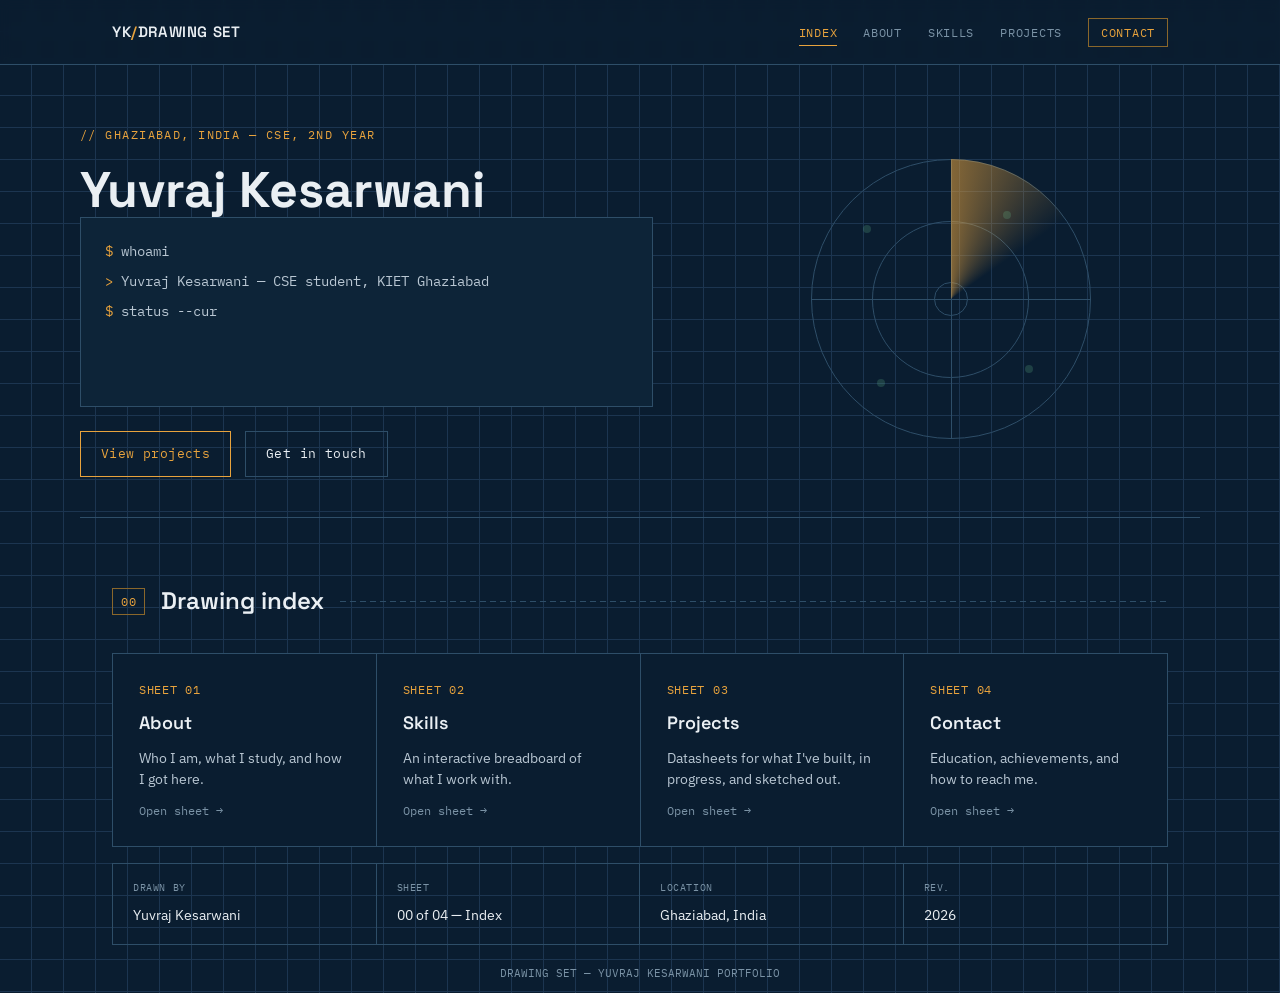
==== index.html @ aff27e20 "Add files via upload" ====
<!DOCTYPE html>
<html lang="en">
<head>
<meta charset="UTF-8">
<meta name="viewport" content="width=device-width, initial-scale=1.0">
<title>Yuvraj Kesarwani — Index</title>
<link rel="preconnect" href="https://fonts.googleapis.com">
<link rel="preconnect" href="https://fonts.gstatic.com" crossorigin>
<link href="https://fonts.googleapis.com/css2?family=Space+Grotesk:wght@400;500;600;700&family=IBM+Plex+Sans:wght@400;500&family=IBM+Plex+Mono:wght@400;500&display=swap" rel="stylesheet">
<link rel="stylesheet" href="styles.css">
<style>
  .hero{padding:56px 0 40px; display:grid; grid-template-columns:1.15fr 1fr; gap:48px; align-items:center; border-bottom:1px solid var(--line);}
  .terminal{
    background:var(--bg-2); border:1px solid var(--line); padding:22px 24px;
    font-family:'IBM Plex Mono', monospace; font-size:14px; min-height:190px;
  }
  .terminal .tline{margin-bottom:8px; color:var(--paper-dim);}
  .terminal .prompt{color:var(--accent);}
  .terminal .caret{display:inline-block; width:8px; height:16px; background:var(--accent); vertical-align:-3px; animation:blink 1s steps(1) infinite;}
  @keyframes blink{50%{opacity:0;}}
  .hero .ctas{display:flex; gap:14px; flex-wrap:wrap; margin-top:24px;}

  .radar{position:relative; width:280px; height:280px; border-radius:50%; margin:0 auto;}
  .radar .ring{position:absolute; border:1px solid var(--line); border-radius:50%;}
  .radar .ring.r1{inset:0;} .radar .ring.r2{inset:22%;} .radar .ring.r3{inset:44%;}
  .radar .crosshair::before, .radar .crosshair::after{content:''; position:absolute; background:var(--line);}
  .radar .crosshair::before{left:0; right:0; top:50%; height:1px;}
  .radar .crosshair::after{top:0; bottom:0; left:50%; width:1px;}
  .radar .sweep{position:absolute; inset:0; border-radius:50%; background:conic-gradient(from 0deg, rgba(232,163,61,0.55) 0deg, rgba(232,163,61,0) 55deg, transparent 360deg); animation:sweep 5s linear infinite;}
  @keyframes sweep{to{transform:rotate(360deg);}}
  .radar .blip{position:absolute; width:8px; height:8px; border-radius:50%; transform:translate(-50%,-50%);}
  .radar .blip .dot{width:100%; height:100%; border-radius:50%; background:var(--green); opacity:.2; animation:blip 5s linear infinite;}
  @keyframes blip{0%,96%,100%{opacity:.2;} 2%{opacity:1;} 8%{opacity:.2;}}
  @media (prefers-reduced-motion:reduce){.radar .sweep{animation:none;} .radar .blip .dot{animation:none; opacity:.85;}}

  .index-grid{display:grid; grid-template-columns:repeat(auto-fit, minmax(240px,1fr)); gap:1px; background:var(--line); border:1px solid var(--line); margin-top:8px;}
  .index-card{background:var(--bg); padding:26px; display:flex; flex-direction:column; gap:10px; text-decoration:none; transition:background .15s ease;}
  .index-card:hover{background:var(--bg-2); text-decoration:none;}
  .index-card .sheetno{font-family:'IBM Plex Mono', monospace; font-size:12px; color:var(--accent); letter-spacing:.06em;}
  .index-card h3{font-size:18px; font-weight:600;}
  .index-card p{margin:0; font-size:13.5px; color:var(--paper-dim);}
  .index-card .go{font-family:'IBM Plex Mono', monospace; font-size:12px; color:var(--muted); margin-top:auto;}
  .index-card:hover .go{color:var(--accent);}
  @media (max-width:860px){.hero{grid-template-columns:1fr;} .radar{order:-1;}}
</style>
</head>
<body>
<header>
  <nav class="wrap">
    <div class="brand">YK<span>/</span>DRAWING SET</div>
    <ul class="navlinks" id="navlinks">
      <li><a href="index.html" class="active">Index</a></li>
      <li><a href="about.html">About</a></li>
      <li><a href="skills.html">Skills</a></li>
      <li><a href="projects.html">Projects</a></li>
      <li><a href="contact.html" class="cta">Contact</a></li>
    </ul>
    <button class="navtoggle" id="navtoggle" aria-expanded="false" aria-controls="navlinks">MENU</button>
  </nav>
</header>

<main>
  <section class="wrap hero">
    <div>
      <span class="mono" style="font-size:12px; letter-spacing:.12em; text-transform:uppercase; color:var(--accent);">// Ghaziabad, India — CSE, 2nd year</span>
      <h1 style="font-size:clamp(32px,4.5vw,50px); font-weight:700; line-height:1.08; margin:16px 0 0;">Yuvraj Kesarwani</h1>
      <div class="terminal" id="terminal" data-lines='[{"p":"$","t":"whoami"},{"p":">","t":"Yuvraj Kesarwani — CSE student, KIET Ghaziabad"},{"p":"$","t":"status --current"},{"p":">","t":"building web apps, IoT hardware, and CAD models"},{"p":"$","t":"_"}]'></div>
      <div class="ctas">
        <a class="btn primary" href="projects.html">View projects</a>
        <a class="btn" href="mailto:kesarwaniyuvraj72@gmail.com?subject=Let%27s%20connect">Get in touch</a>
      </div>
    </div>
    <div class="radar" aria-hidden="true">
      <div class="ring r1"></div><div class="ring r2"></div><div class="ring r3"></div>
      <div class="crosshair" style="position:absolute; inset:0;"></div>
      <div class="sweep"></div>
      <div class="blip" style="top:20%; left:70%;"><div class="dot" style="animation-delay:.15s;"></div></div>
      <div class="blip" style="top:75%; left:78%;"><div class="dot" style="animation-delay:1.4s;"></div></div>
      <div class="blip" style="top:80%; left:25%;"><div class="dot" style="animation-delay:2.7s;"></div></div>
      <div class="blip" style="top:25%; left:20%;"><div class="dot" style="animation-delay:3.9s;"></div></div>
    </div>
  </section>

  <section class="wrap">
    <div class="sheet-label"><span class="num mono">00</span><h2>Drawing index</h2><span class="rule"></span></div>
    <div class="index-grid">
      <a class="index-card" href="about.html">
        <span class="sheetno mono">SHEET 01</span>
        <h3>About</h3>
        <p>Who I am, what I study, and how I got here.</p>
        <span class="go mono">Open sheet →</span>
      </a>
      <a class="index-card" href="skills.html">
        <span class="sheetno mono">SHEET 02</span>
        <h3>Skills</h3>
        <p>An interactive breadboard of what I work with.</p>
        <span class="go mono">Open sheet →</span>
      </a>
      <a class="index-card" href="projects.html">
        <span class="sheetno mono">SHEET 03</span>
        <h3>Projects</h3>
        <p>Datasheets for what I've built, in progress, and sketched out.</p>
        <span class="go mono">Open sheet →</span>
      </a>
      <a class="index-card" href="contact.html">
        <span class="sheetno mono">SHEET 04</span>
        <h3>Contact</h3>
        <p>Education, achievements, and how to reach me.</p>
        <span class="go mono">Open sheet →</span>
      </a>
    </div>
  </section>
</main>

<footer class="wrap">
  <div class="titleblock">
    <div class="tb-row">
      <div class="tb-cell"><span class="k mono">Drawn by</span><span class="v">Yuvraj Kesarwani</span></div>
      <div class="tb-cell"><span class="k mono">Sheet</span><span class="v">00 of 04 — Index</span></div>
      <div class="tb-cell"><span class="k mono">Location</span><span class="v">Ghaziabad, India</span></div>
      <div class="tb-cell"><span class="k mono">Rev.</span><span class="v">2026</span></div>
    </div>
  </div>
  <p class="fineprint">DRAWING SET — YUVRAJ KESARWANI PORTFOLIO</p>
</footer>

<script src="script.js"></script>
</body>
</html>
---- styles.css ----
:root{
  --bg:#0A1D30;
  --bg-2:#0D2438;
  --line:#2E4E68;
  --line-soft:#1C3550;
  --paper:#EAEFF3;
  --paper-dim:#B9C7D3;
  --muted:#7B93A6;
  --accent:#E8A33D;
  --accent-dim:#8A672B;
  --accent-soft:rgba(232,163,61,0.12);
  --green:#6FCF97;
  --red:#D9755B;
  --maxw:1120px;
}
*{box-sizing:border-box;}
html{scroll-behavior:smooth;}
body{
  margin:0; background:var(--bg); color:var(--paper);
  font-family:'IBM Plex Sans', sans-serif; font-size:16px; line-height:1.6;
  background-image:linear-gradient(var(--line-soft) 1px, transparent 1px),
                    linear-gradient(90deg, var(--line-soft) 1px, transparent 1px);
  background-size:32px 32px; background-position:-1px -1px;
}
a{color:var(--accent); text-decoration:none;}
a:hover{text-decoration:underline;}
a:focus-visible, button:focus-visible{outline:2px solid var(--accent); outline-offset:3px;}
.wrap{max-width:var(--maxw); margin:0 auto; padding:0 32px;}
.mono{font-family:'IBM Plex Mono', monospace;}
h1,h2,h3{font-family:'Space Grotesk', sans-serif; color:var(--paper); margin:0;}

header{position:sticky; top:0; z-index:50; background:rgba(10,29,48,0.9); backdrop-filter:blur(6px); border-bottom:1px solid var(--line);}
nav.wrap{display:flex; align-items:center; justify-content:space-between; height:64px;}
.brand{font-family:'Space Grotesk', sans-serif; font-weight:600; font-size:15px; letter-spacing:0.04em;}
.brand span{color:var(--accent);}
.navlinks{display:flex; gap:26px; list-style:none; margin:0; padding:0; align-items:center;}
.navlinks a{font-family:'IBM Plex Mono', monospace; font-size:12px; letter-spacing:0.06em; text-transform:uppercase; color:var(--muted); position:relative; padding-bottom:2px;}
.navlinks a:hover{color:var(--accent); text-decoration:none;}
.navlinks a.active{color:var(--accent);}
.navlinks a.active::after{content:''; position:absolute; left:0; right:0; bottom:-4px; height:1px; background:var(--accent);}
.navlinks a.cta{border:1px solid var(--accent-dim); padding:6px 12px; color:var(--accent);}
.navlinks a.cta:hover{background:var(--accent-soft); text-decoration:none;}
.navtoggle{display:none; background:none; border:1px solid var(--line); color:var(--paper); padding:8px 10px; font-family:'IBM Plex Mono',monospace; font-size:12px; cursor:pointer;}

.sheet-header{padding:40px 0 8px;}
.sheet-header .tag{font-family:'IBM Plex Mono', monospace; font-size:12px; color:var(--accent); letter-spacing:0.1em; text-transform:uppercase; display:block; margin-bottom:10px;}
.sheet-header h1{font-size:clamp(30px,4vw,44px); font-weight:700; line-height:1.1;}
.sheet-header p.dek{color:var(--paper-dim); font-size:16px; max-width:60ch; margin-top:14px;}

.sheet-label{display:flex; align-items:center; gap:16px; margin:64px 0 32px;}
.sheet-label .num{font-family:'IBM Plex Mono', monospace; font-size:12px; color:var(--accent); border:1px solid var(--accent-dim); padding:3px 8px; letter-spacing:0.05em;}
.sheet-label h2{font-size:24px; font-weight:600;}
.sheet-label .rule{flex:1; height:1px; background-image:linear-gradient(90deg, var(--line) 0 6px, transparent 6px 10px); background-size:10px 1px;}

section{padding-bottom:32px;}

.btn{font-family:'IBM Plex Mono', monospace; font-size:13px; letter-spacing:0.03em; padding:12px 20px; border:1px solid var(--line); color:var(--paper); display:inline-flex; align-items:center; gap:8px; transition:border-color .15s ease, color .15s ease; background:none; cursor:pointer;}
.btn:hover{border-color:var(--accent); color:var(--accent); text-decoration:none;}
.btn.primary{border-color:var(--accent); color:var(--accent);}
.btn.primary:hover{background:var(--accent-soft);}

.spec-box{border:1px solid var(--line); padding:24px; position:relative;}
.spec-box::before{content:attr(data-tag); position:absolute; top:-11px; left:16px; background:var(--bg); padding:0 8px; font-family:'IBM Plex Mono', monospace; font-size:11px; color:var(--accent); letter-spacing:0.05em;}
.spec-row{display:flex; justify-content:space-between; gap:12px; padding:9px 0; border-bottom:1px dashed var(--line); font-size:13.5px;}
.spec-row:last-child{border-bottom:none;}
.spec-row .k{color:var(--muted); font-family:'IBM Plex Mono',monospace; font-size:12px;}
.spec-row .v{color:var(--paper); text-align:right;}

.titleblock{border:1px solid var(--line); margin-top:16px;}
.tb-row{display:grid; grid-template-columns:repeat(4, 1fr);}
.tb-cell{padding:16px 20px; border-right:1px solid var(--line); border-bottom:1px solid var(--line);}
.tb-row:last-child .tb-cell{border-bottom:none;}
.tb-cell:last-child{border-right:none;}
.tb-cell .k{font-family:'IBM Plex Mono', monospace; font-size:10px; letter-spacing:0.06em; color:var(--muted); text-transform:uppercase; display:block; margin-bottom:6px;}
.tb-cell .v{font-size:14px; color:var(--paper);}
.tb-cell .v a{color:var(--accent);}
footer{padding:56px 0 48px;}
footer .fineprint{margin-top:20px; text-align:center; font-family:'IBM Plex Mono', monospace; font-size:11px; color:var(--muted);}

@media (max-width:860px){
  .navlinks{position:fixed; top:64px; left:0; right:0; background:var(--bg-2); border-bottom:1px solid var(--line); flex-direction:column; align-items:flex-start; padding:16px 24px; gap:16px; display:none;}
  .navlinks.open{display:flex;}
  .navtoggle{display:block;}
  .tb-row{grid-template-columns:1fr 1fr;}
}
@media (max-width:480px){
  .wrap{padding:0 20px;}
  .tb-row{grid-template-columns:1fr;}
  .tb-cell{border-right:none;}
}
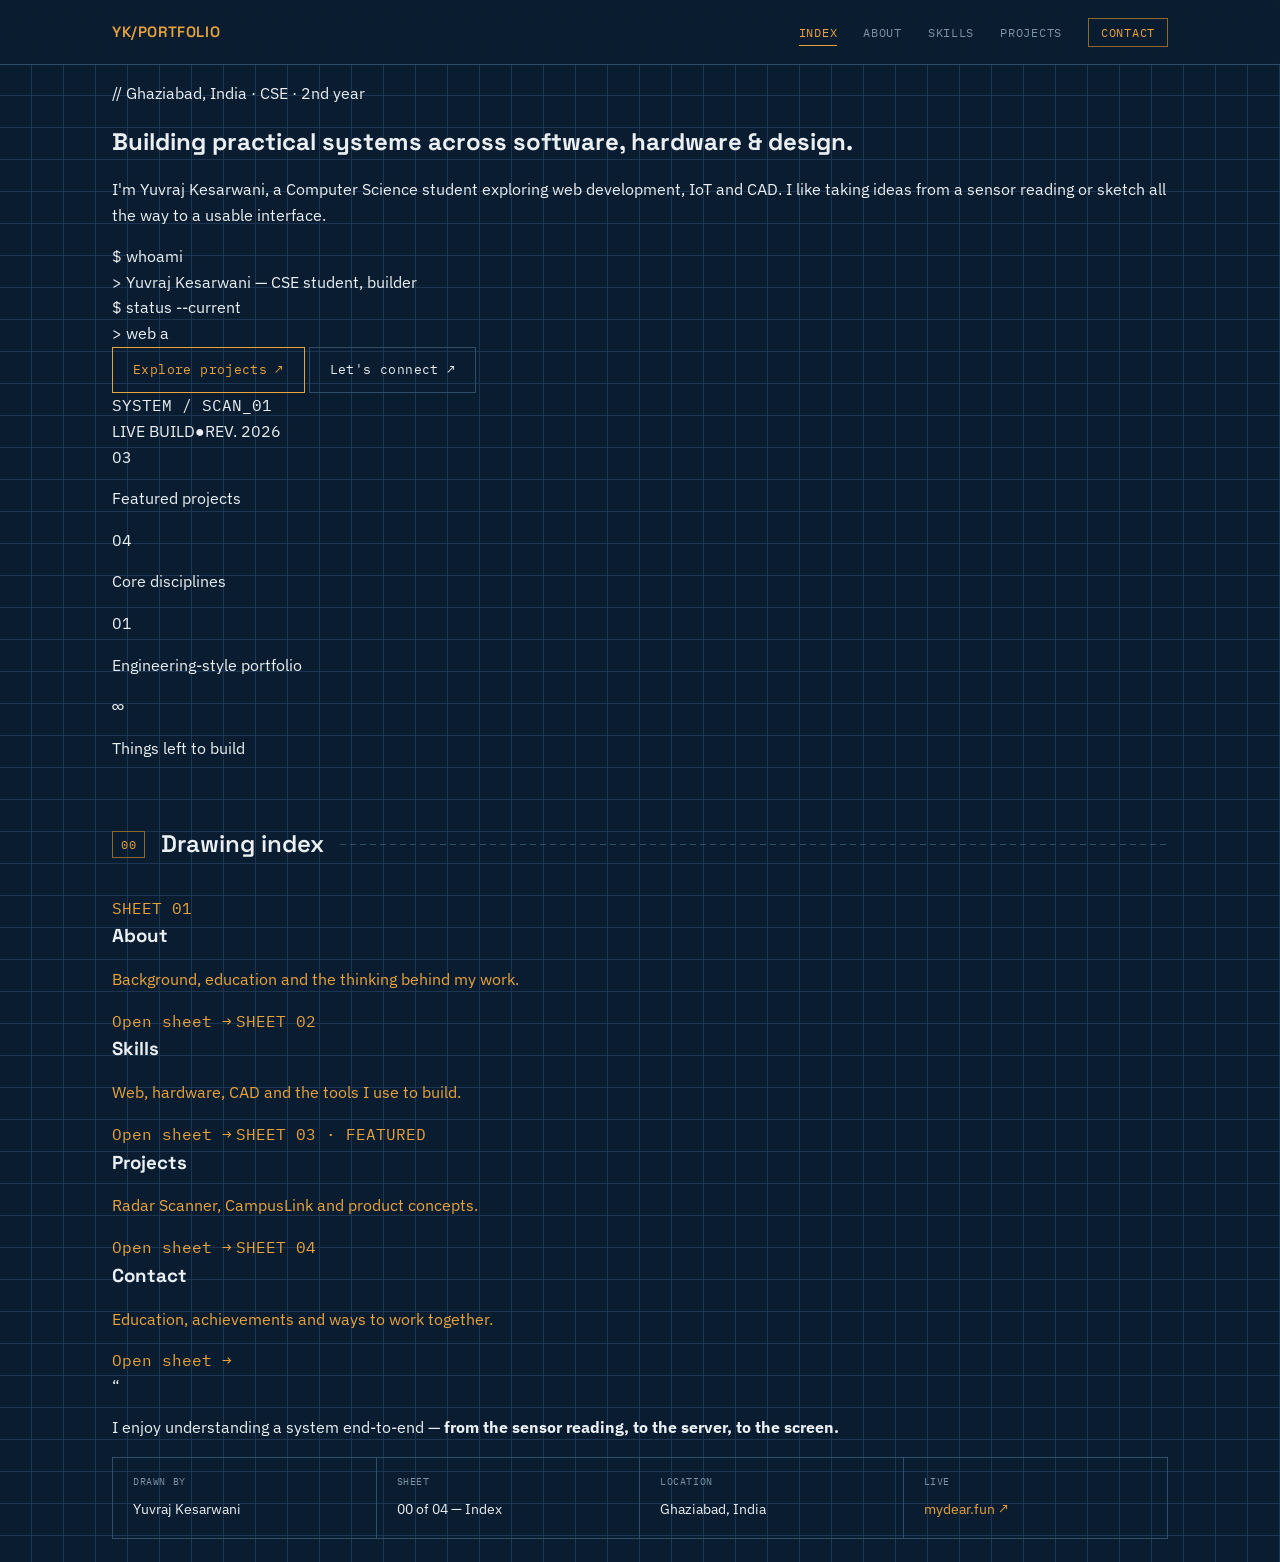
==== commit afaf8015: "design: redesign portfolio homepage" ====
--- a/index.html
+++ b/index.html
@@ -3,51 +3,25 @@
 <head>
 <meta charset="UTF-8">
 <meta name="viewport" content="width=device-width, initial-scale=1.0">
-<title>Yuvraj Kesarwani — Index</title>
+<meta name="description" content="Yuvraj Kesarwani — Computer Science student building web applications, IoT hardware and CAD projects.">
+<meta name="author" content="Yuvraj Kesarwani">
+<meta name="theme-color" content="#071421">
+<meta property="og:title" content="Yuvraj Kesarwani — Portfolio">
+<meta property="og:description" content="Web · IoT · CAD · Product Design">
+<meta property="og:type" content="website">
+<meta property="og:url" content="https://www.mydear.fun/">
+<meta property="og:image" content="https://www.mydear.fun/assets/site-preview.svg">
+<title>Yuvraj Kesarwani — Portfolio</title>
 <link rel="preconnect" href="https://fonts.googleapis.com">
 <link rel="preconnect" href="https://fonts.gstatic.com" crossorigin>
 <link href="https://fonts.googleapis.com/css2?family=Space+Grotesk:wght@400;500;600;700&family=IBM+Plex+Sans:wght@400;500&family=IBM+Plex+Mono:wght@400;500&display=swap" rel="stylesheet">
 <link rel="stylesheet" href="styles.css">
-<style>
-  .hero{padding:56px 0 40px; display:grid; grid-template-columns:1.15fr 1fr; gap:48px; align-items:center; border-bottom:1px solid var(--line);}
-  .terminal{
-    background:var(--bg-2); border:1px solid var(--line); padding:22px 24px;
-    font-family:'IBM Plex Mono', monospace; font-size:14px; min-height:190px;
-  }
-  .terminal .tline{margin-bottom:8px; color:var(--paper-dim);}
-  .terminal .prompt{color:var(--accent);}
-  .terminal .caret{display:inline-block; width:8px; height:16px; background:var(--accent); vertical-align:-3px; animation:blink 1s steps(1) infinite;}
-  @keyframes blink{50%{opacity:0;}}
-  .hero .ctas{display:flex; gap:14px; flex-wrap:wrap; margin-top:24px;}
-
-  .radar{position:relative; width:280px; height:280px; border-radius:50%; margin:0 auto;}
-  .radar .ring{position:absolute; border:1px solid var(--line); border-radius:50%;}
-  .radar .ring.r1{inset:0;} .radar .ring.r2{inset:22%;} .radar .ring.r3{inset:44%;}
-  .radar .crosshair::before, .radar .crosshair::after{content:''; position:absolute; background:var(--line);}
-  .radar .crosshair::before{left:0; right:0; top:50%; height:1px;}
-  .radar .crosshair::after{top:0; bottom:0; left:50%; width:1px;}
-  .radar .sweep{position:absolute; inset:0; border-radius:50%; background:conic-gradient(from 0deg, rgba(232,163,61,0.55) 0deg, rgba(232,163,61,0) 55deg, transparent 360deg); animation:sweep 5s linear infinite;}
-  @keyframes sweep{to{transform:rotate(360deg);}}
-  .radar .blip{position:absolute; width:8px; height:8px; border-radius:50%; transform:translate(-50%,-50%);}
-  .radar .blip .dot{width:100%; height:100%; border-radius:50%; background:var(--green); opacity:.2; animation:blip 5s linear infinite;}
-  @keyframes blip{0%,96%,100%{opacity:.2;} 2%{opacity:1;} 8%{opacity:.2;}}
-  @media (prefers-reduced-motion:reduce){.radar .sweep{animation:none;} .radar .blip .dot{animation:none; opacity:.85;}}
-
-  .index-grid{display:grid; grid-template-columns:repeat(auto-fit, minmax(240px,1fr)); gap:1px; background:var(--line); border:1px solid var(--line); margin-top:8px;}
-  .index-card{background:var(--bg); padding:26px; display:flex; flex-direction:column; gap:10px; text-decoration:none; transition:background .15s ease;}
-  .index-card:hover{background:var(--bg-2); text-decoration:none;}
-  .index-card .sheetno{font-family:'IBM Plex Mono', monospace; font-size:12px; color:var(--accent); letter-spacing:.06em;}
-  .index-card h3{font-size:18px; font-weight:600;}
-  .index-card p{margin:0; font-size:13.5px; color:var(--paper-dim);}
-  .index-card .go{font-family:'IBM Plex Mono', monospace; font-size:12px; color:var(--muted); margin-top:auto;}
-  .index-card:hover .go{color:var(--accent);}
-  @media (max-width:860px){.hero{grid-template-columns:1fr;} .radar{order:-1;}}
-</style>
 </head>
 <body>
 <header>
-  <nav class="wrap">
-    <div class="brand">YK<span>/</span>DRAWING SET</div>
+  <nav class="wrap" aria-label="Primary navigation">
+    <a class="brand" href="index.html" aria-label="Yuvraj Kesarwani home">YK<span>/</span>PORTFOLIO</a>
+    <button class="navtoggle" id="navtoggle" aria-expanded="false" aria-controls="navlinks">MENU</button>
     <ul class="navlinks" id="navlinks">
       <li><a href="index.html" class="active">Index</a></li>
       <li><a href="about.html">About</a></li>
@@ -55,75 +29,64 @@
       <li><a href="projects.html">Projects</a></li>
       <li><a href="contact.html" class="cta">Contact</a></li>
     </ul>
-    <button class="navtoggle" id="navtoggle" aria-expanded="false" aria-controls="navlinks">MENU</button>
   </nav>
 </header>
 
 <main>
   <section class="wrap hero">
-    <div>
-      <span class="mono" style="font-size:12px; letter-spacing:.12em; text-transform:uppercase; color:var(--accent);">// Ghaziabad, India — CSE, 2nd year</span>
-      <h1 style="font-size:clamp(32px,4.5vw,50px); font-weight:700; line-height:1.08; margin:16px 0 0;">Yuvraj Kesarwani</h1>
-      <div class="terminal" id="terminal" data-lines='[{"p":"$","t":"whoami"},{"p":">","t":"Yuvraj Kesarwani — CSE student, KIET Ghaziabad"},{"p":"$","t":"status --current"},{"p":">","t":"building web apps, IoT hardware, and CAD models"},{"p":"$","t":"_"}]'></div>
+    <div class="hero-copy">
+      <p class="eyebrow">// Ghaziabad, India · CSE · 2nd year</p>
+      <h1>Building practical systems across <span>software, hardware &amp; design.</span></h1>
+      <p class="hero-dek">I'm Yuvraj Kesarwani, a Computer Science student exploring web development, IoT and CAD. I like taking ideas from a sensor reading or sketch all the way to a usable interface.</p>
+      <div class="terminal" id="terminal" aria-label="Current status terminal" data-lines='[{"p":"$","t":"whoami"},{"p":">","t":"Yuvraj Kesarwani — CSE student, builder"},{"p":"$","t":"status --current"},{"p":">","t":"web apps · IoT hardware · CAD models"},{"p":"$","t":"_"}]'></div>
       <div class="ctas">
-        <a class="btn primary" href="projects.html">View projects</a>
-        <a class="btn" href="mailto:kesarwaniyuvraj72@gmail.com?subject=Let%27s%20connect">Get in touch</a>
+        <a class="btn primary" href="projects.html">Explore projects <span>↗</span></a>
+        <a class="btn" href="contact.html">Let's connect <span>↗</span></a>
       </div>
     </div>
-    <div class="radar" aria-hidden="true">
-      <div class="ring r1"></div><div class="ring r2"></div><div class="ring r3"></div>
-      <div class="crosshair" style="position:absolute; inset:0;"></div>
-      <div class="sweep"></div>
-      <div class="blip" style="top:20%; left:70%;"><div class="dot" style="animation-delay:.15s;"></div></div>
-      <div class="blip" style="top:75%; left:78%;"><div class="dot" style="animation-delay:1.4s;"></div></div>
-      <div class="blip" style="top:80%; left:25%;"><div class="dot" style="animation-delay:2.7s;"></div></div>
-      <div class="blip" style="top:25%; left:20%;"><div class="dot" style="animation-delay:3.9s;"></div></div>
+    <div class="hero-visual" aria-hidden="true">
+      <div class="radar-label mono">SYSTEM / SCAN_01</div>
+      <div class="radar">
+        <div class="ring r1"></div><div class="ring r2"></div><div class="ring r3"></div>
+        <div class="crosshair"></div><div class="sweep"></div>
+        <div class="blip b1"><i></i></div><div class="blip b2"><i></i></div><div class="blip b3"><i></i></div><div class="blip b4"><i></i></div>
+      </div>
+      <div class="visual-caption"><span>LIVE BUILD</span><span class="status-dot">●</span><span>REV. 2026</span></div>
     </div>
+  </section>
+
+  <section class="wrap quick-grid" aria-label="Portfolio highlights">
+    <article><span class="metric">03</span><p>Featured projects</p></article>
+    <article><span class="metric">04</span><p>Core disciplines</p></article>
+    <article><span class="metric">01</span><p>Engineering-style portfolio</p></article>
+    <article><span class="metric">∞</span><p>Things left to build</p></article>
   </section>
 
   <section class="wrap">
     <div class="sheet-label"><span class="num mono">00</span><h2>Drawing index</h2><span class="rule"></span></div>
     <div class="index-grid">
-      <a class="index-card" href="about.html">
-        <span class="sheetno mono">SHEET 01</span>
-        <h3>About</h3>
-        <p>Who I am, what I study, and how I got here.</p>
-        <span class="go mono">Open sheet →</span>
-      </a>
-      <a class="index-card" href="skills.html">
-        <span class="sheetno mono">SHEET 02</span>
-        <h3>Skills</h3>
-        <p>An interactive breadboard of what I work with.</p>
-        <span class="go mono">Open sheet →</span>
-      </a>
-      <a class="index-card" href="projects.html">
-        <span class="sheetno mono">SHEET 03</span>
-        <h3>Projects</h3>
-        <p>Datasheets for what I've built, in progress, and sketched out.</p>
-        <span class="go mono">Open sheet →</span>
-      </a>
-      <a class="index-card" href="contact.html">
-        <span class="sheetno mono">SHEET 04</span>
-        <h3>Contact</h3>
-        <p>Education, achievements, and how to reach me.</p>
-        <span class="go mono">Open sheet →</span>
-      </a>
+      <a class="index-card" href="about.html"><span class="sheetno mono">SHEET 01</span><h3>About</h3><p>Background, education and the thinking behind my work.</p><span class="go mono">Open sheet →</span></a>
+      <a class="index-card" href="skills.html"><span class="sheetno mono">SHEET 02</span><h3>Skills</h3><p>Web, hardware, CAD and the tools I use to build.</p><span class="go mono">Open sheet →</span></a>
+      <a class="index-card featured" href="projects.html"><span class="sheetno mono">SHEET 03 · FEATURED</span><h3>Projects</h3><p>Radar Scanner, CampusLink and product concepts.</p><span class="go mono">Open sheet →</span></a>
+      <a class="index-card" href="contact.html"><span class="sheetno mono">SHEET 04</span><h3>Contact</h3><p>Education, achievements and ways to work together.</p><span class="go mono">Open sheet →</span></a>
     </div>
+  </section>
+
+  <section class="wrap quote-section">
+    <div class="quote-mark">“</div>
+    <p>I enjoy understanding a system end-to-end — <strong>from the sensor reading, to the server, to the screen.</strong></p>
   </section>
 </main>
 
 <footer class="wrap">
-  <div class="titleblock">
-    <div class="tb-row">
-      <div class="tb-cell"><span class="k mono">Drawn by</span><span class="v">Yuvraj Kesarwani</span></div>
-      <div class="tb-cell"><span class="k mono">Sheet</span><span class="v">00 of 04 — Index</span></div>
-      <div class="tb-cell"><span class="k mono">Location</span><span class="v">Ghaziabad, India</span></div>
-      <div class="tb-cell"><span class="k mono">Rev.</span><span class="v">2026</span></div>
-    </div>
-  </div>
-  <p class="fineprint">DRAWING SET — YUVRAJ KESARWANI PORTFOLIO</p>
+  <div class="titleblock"><div class="tb-row">
+    <div class="tb-cell"><span class="k mono">Drawn by</span><span class="v">Yuvraj Kesarwani</span></div>
+    <div class="tb-cell"><span class="k mono">Sheet</span><span class="v">00 of 04 — Index</span></div>
+    <div class="tb-cell"><span class="k mono">Location</span><span class="v">Ghaziabad, India</span></div>
+    <div class="tb-cell"><span class="k mono">Live</span><span class="v"><a href="https://www.mydear.fun">mydear.fun ↗</a></span></div>
+  </div></div>
+  <p class="fineprint">YK / ENGINEERING PORTFOLIO · BUILT WITH HTML, CSS &amp; JAVASCRIPT</p>
 </footer>
-
 <script src="script.js"></script>
 </body>
 </html>
